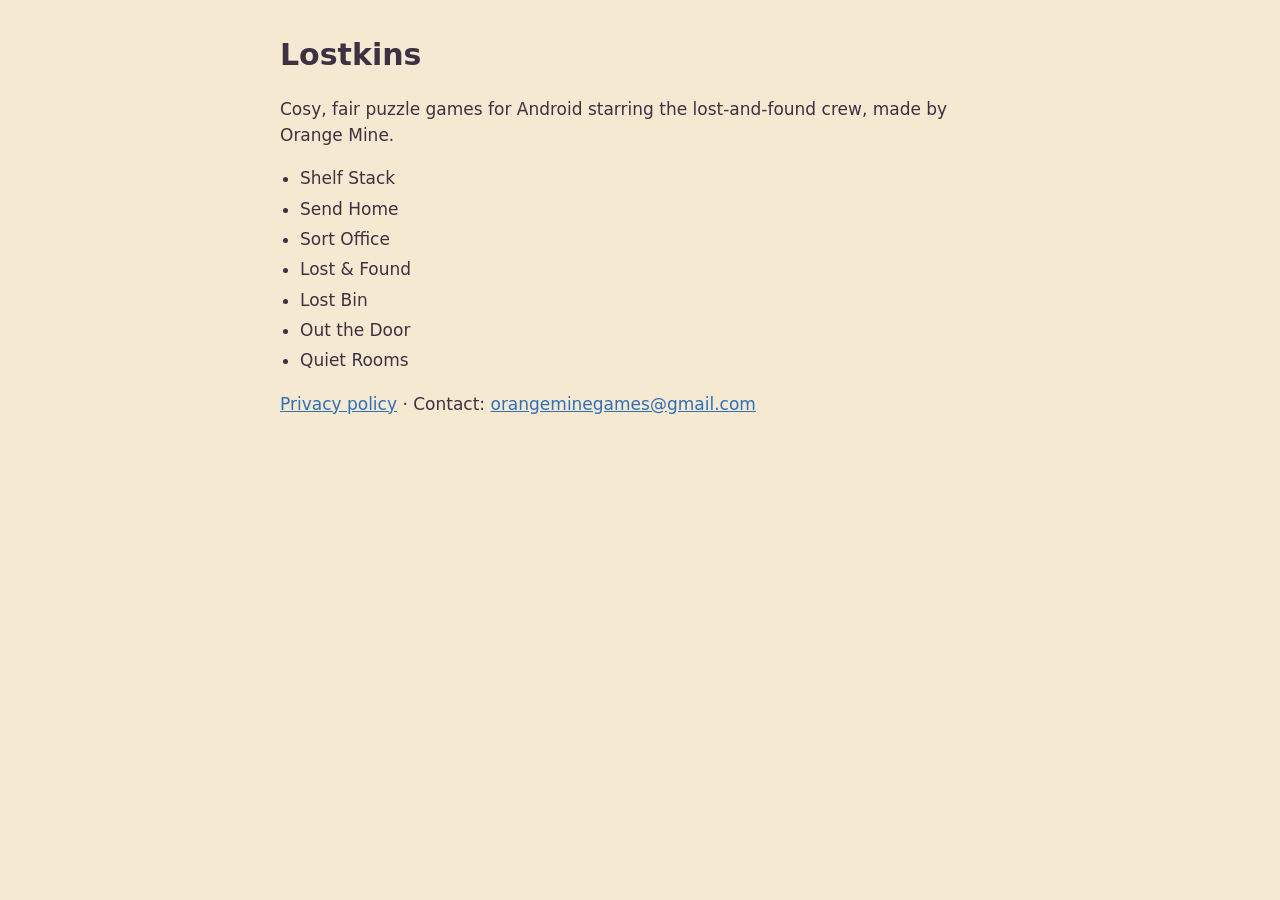
==== index.html @ c877b520 "Add files via upload" ====
<!doctype html>
<html lang="en"><head><meta charset="utf-8"><meta name="viewport" content="width=device-width, initial-scale=1">
<title>Lostkins</title>
<style>body{margin:0;background:#f6e9d2;color:#3d3142;font:17px/1.55 system-ui,-apple-system,"Segoe UI",Roboto,sans-serif}
main{max-width:720px;margin:0 auto;padding:32px 20px 60px}h1{font-size:30px;margin:0 0 8px}h2{font-size:20px;margin:28px 0 6px}a{color:#2f6fb7}
li{margin:4px 0}.games{padding-left:20px}</style></head>
<body><main><h1>Lostkins</h1><p>Cosy, fair puzzle games for Android starring the lost-and-found crew, made by Orange Mine.</p>
<ul class="games"><li>Shelf Stack</li><li>Send Home</li><li>Sort Office</li><li>Lost &amp; Found</li><li>Lost Bin</li><li>Out the Door</li><li>Quiet Rooms</li></ul>
<p><a href="privacy.html">Privacy policy</a> · Contact: <a href="mailto:orangeminegames@gmail.com">orangeminegames@gmail.com</a></p></main></body></html>
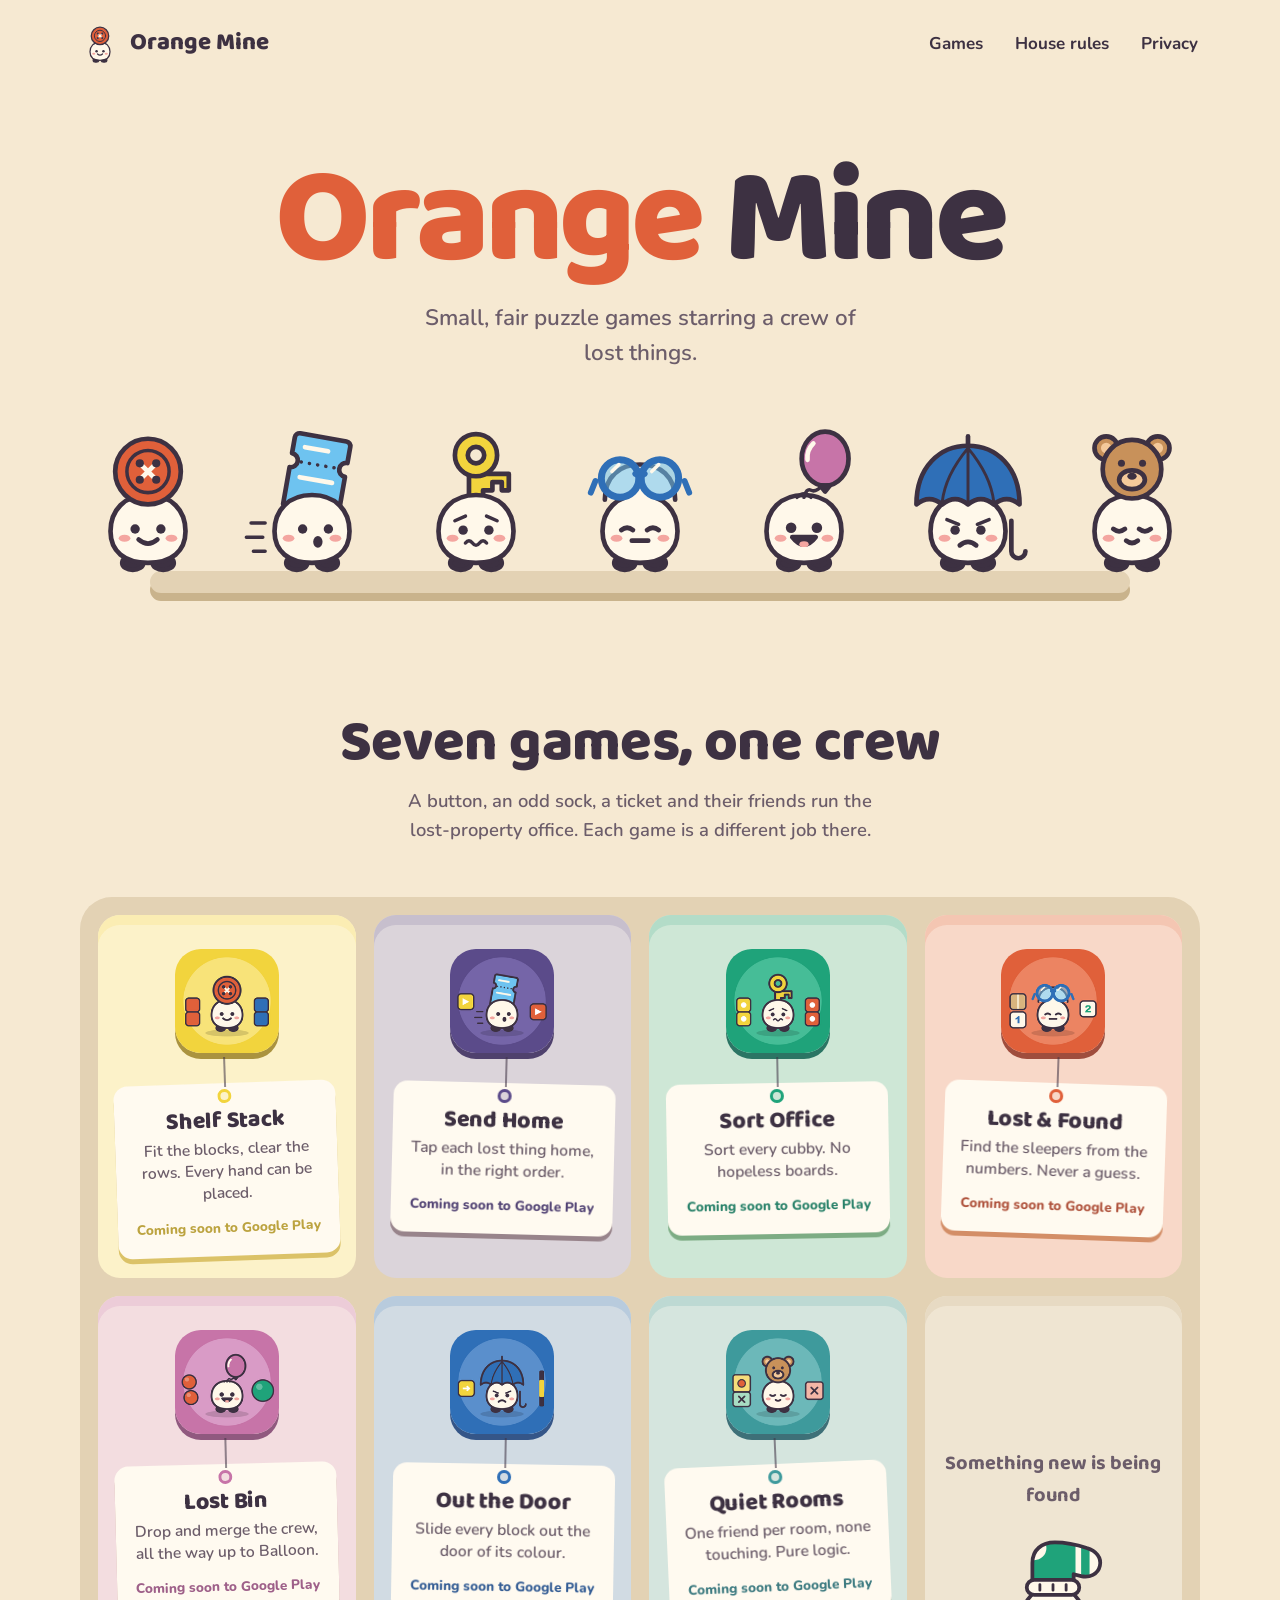
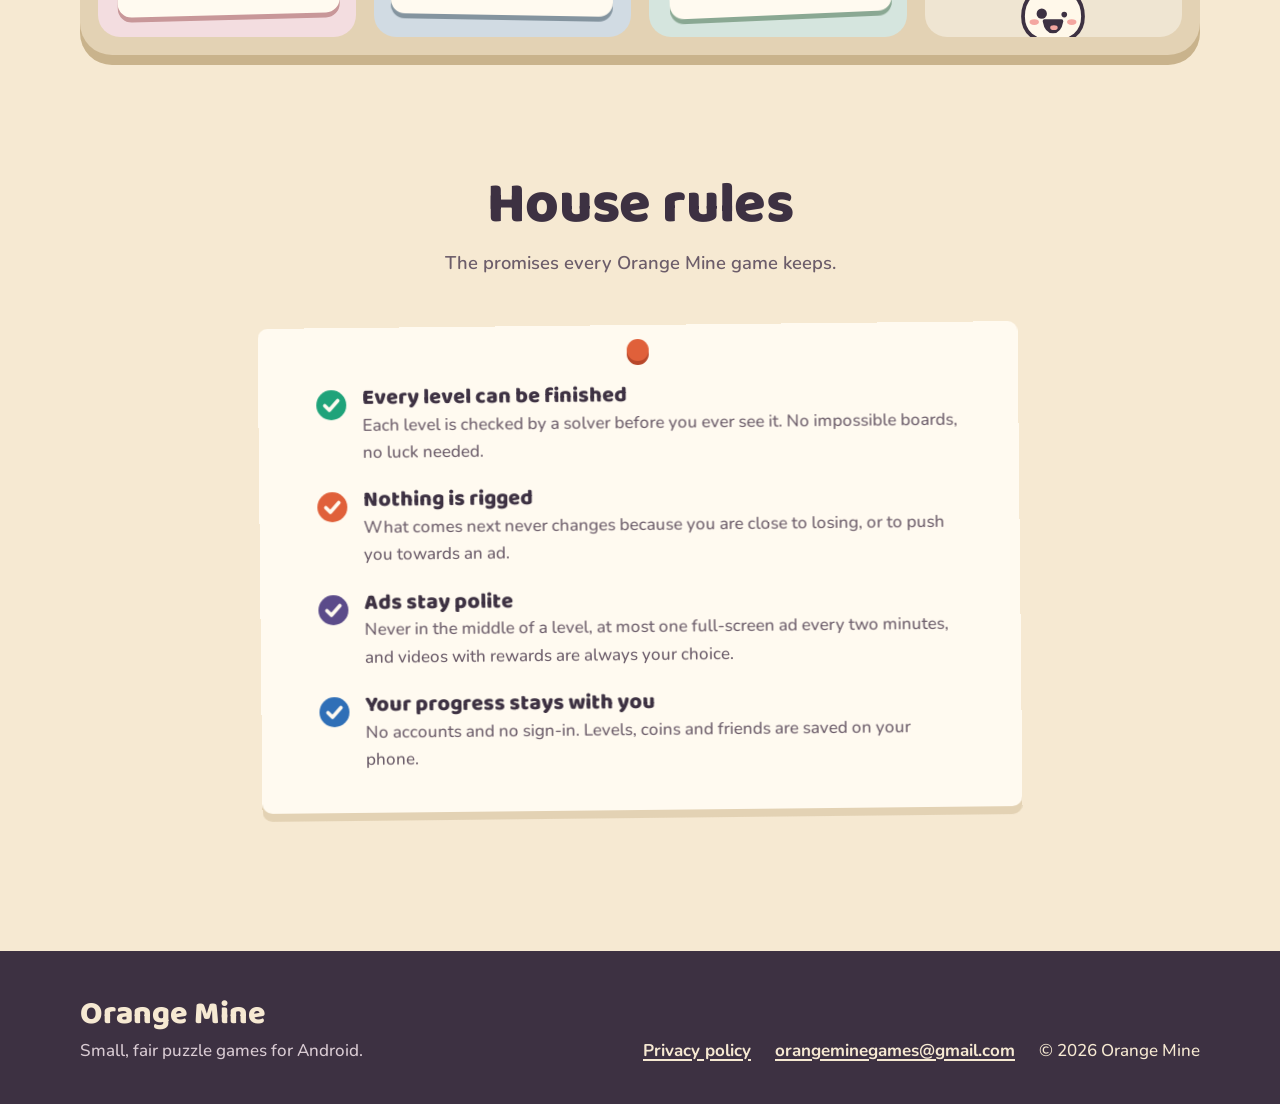
==== commit eb84d569: "Add files via upload" ====
--- a/index.html
+++ b/index.html
@@ -1,9 +1,133 @@
 <!doctype html>
-<html lang="en"><head><meta charset="utf-8"><meta name="viewport" content="width=device-width, initial-scale=1">
-<title>Lostkins</title>
-<style>body{margin:0;background:#f6e9d2;color:#3d3142;font:17px/1.55 system-ui,-apple-system,"Segoe UI",Roboto,sans-serif}
-main{max-width:720px;margin:0 auto;padding:32px 20px 60px}h1{font-size:30px;margin:0 0 8px}h2{font-size:20px;margin:28px 0 6px}a{color:#2f6fb7}
-li{margin:4px 0}.games{padding-left:20px}</style></head>
-<body><main><h1>Lostkins</h1><p>Cosy, fair puzzle games for Android starring the lost-and-found crew, made by Orange Mine.</p>
-<ul class="games"><li>Shelf Stack</li><li>Send Home</li><li>Sort Office</li><li>Lost &amp; Found</li><li>Lost Bin</li><li>Out the Door</li><li>Quiet Rooms</li></ul>
-<p><a href="privacy.html">Privacy policy</a> · Contact: <a href="mailto:orangeminegames@gmail.com">orangeminegames@gmail.com</a></p></main></body></html>
+<html lang="en">
+<head>
+<meta charset="utf-8">
+<meta name="viewport" content="width=device-width, initial-scale=1">
+<title>Orange Mine: small, fair puzzle games</title>
+<meta name="description" content="Orange Mine makes cosy puzzle games for Android starring a crew of lost things. Every level can be solved, and nothing is rigged.">
+<meta name="theme-color" content="#f6e9d2">
+<link rel="icon" href="img/crew/button.svg" type="image/svg+xml">
+<link rel="preload" href="fonts/baloo2-latin.woff2" as="font" type="font/woff2" crossorigin>
+<link rel="stylesheet" href="styles.css">
+</head>
+<body>
+<a class="skip" href="#main">Skip to content</a>
+<header class="wrap bar">
+  <a class="mark" href="index.html"><img src="img/crew/button.svg" alt="" width="40" height="40">Orange Mine</a>
+  <nav aria-label="Main">
+    <a href="index.html#games">Games</a>
+    <a class="hide-sm" href="index.html#rules">House rules</a>
+    <a href="privacy.html">Privacy</a>
+  </nav>
+</header>
+<main id="main">
+<section class="wrap hero">
+  <h1><span class="o">Orange</span> Mine</h1>
+  <p>Small, fair puzzle games starring a crew of lost things.</p>
+  <div class="crew" aria-hidden="true">
+    <img src="img/crew/button.svg" alt="" width="150" height="150" style="--i:0">
+    <img src="img/crew/ticket.svg" alt="" width="150" height="150" style="--i:1">
+    <img src="img/crew/key.svg" alt="" width="150" height="150" style="--i:2">
+    <img src="img/crew/specs.svg" alt="" width="150" height="150" style="--i:3">
+    <img src="img/crew/balloon.svg" alt="" width="150" height="150" style="--i:4">
+    <img src="img/crew/umbrella.svg" alt="" width="150" height="150" style="--i:5">
+    <img src="img/crew/teddy.svg" alt="" width="150" height="150" style="--i:6">
+  </div>
+  <div class="ledge" aria-hidden="true"></div>
+</section>
+
+<section class="wrap section" id="games">
+  <h2>Seven games, one crew</h2>
+  <p class="lead">A button, an odd sock, a ticket and their friends run the lost-property office. Each game is a different job there.</p>
+  <ul class="rack">
+    <li class="cubby" style="--c:#F2D43D;--tilt:-2deg">
+      <img class="icon" src="img/games/shelfstack.png" alt="" width="104" height="104" loading="lazy">
+      <div class="tag">
+        <h3>Shelf Stack</h3>
+        <p>Fit the blocks, clear the rows. Every hand can be placed.</p>
+        <span class="soon">Coming soon to Google Play</span>
+      </div>
+    </li>
+    <li class="cubby" style="--c:#5B4B8A;--tilt:1.5deg">
+      <img class="icon" src="img/games/sendhome.png" alt="" width="104" height="104" loading="lazy">
+      <div class="tag">
+        <h3>Send Home</h3>
+        <p>Tap each lost thing home, in the right order.</p>
+        <span class="soon">Coming soon to Google Play</span>
+      </div>
+    </li>
+    <li class="cubby" style="--c:#1FA37A;--tilt:-1deg">
+      <img class="icon" src="img/games/sortoffice.png" alt="" width="104" height="104" loading="lazy">
+      <div class="tag">
+        <h3>Sort Office</h3>
+        <p>Sort every cubby. No hopeless boards.</p>
+        <span class="soon">Coming soon to Google Play</span>
+      </div>
+    </li>
+    <li class="cubby" style="--c:#E0603A;--tilt:2deg">
+      <img class="icon" src="img/games/lostfound.png" alt="" width="104" height="104" loading="lazy">
+      <div class="tag">
+        <h3>Lost &amp; Found</h3>
+        <p>Find the sleepers from the numbers. Never a guess.</p>
+        <span class="soon">Coming soon to Google Play</span>
+      </div>
+    </li>
+    <li class="cubby" style="--c:#C774A8;--tilt:-1.5deg">
+      <img class="icon" src="img/games/lostbin.png" alt="" width="104" height="104" loading="lazy">
+      <div class="tag">
+        <h3>Lost Bin</h3>
+        <p>Drop and merge the crew, all the way up to Balloon.</p>
+        <span class="soon">Coming soon to Google Play</span>
+      </div>
+    </li>
+    <li class="cubby" style="--c:#2F6FB7;--tilt:1deg">
+      <img class="icon" src="img/games/outthedoor.png" alt="" width="104" height="104" loading="lazy">
+      <div class="tag">
+        <h3>Out the Door</h3>
+        <p>Slide every block out the door of its colour.</p>
+        <span class="soon">Coming soon to Google Play</span>
+      </div>
+    </li>
+    <li class="cubby" style="--c:#3E9A9C;--tilt:-2.5deg">
+      <img class="icon" src="img/games/quietrooms.png" alt="" width="104" height="104" loading="lazy">
+      <div class="tag">
+        <h3>Quiet Rooms</h3>
+        <p>One friend per room, none touching. Pure logic.</p>
+        <span class="soon">Coming soon to Google Play</span>
+      </div>
+    </li>
+    <li class="cubby next">
+      <p>Something new is being found</p>
+      <img src="img/crew/sock.svg" alt="" width="120" height="120" loading="lazy">
+    </li>
+  </ul>
+</section>
+
+<section class="wrap section" id="rules">
+  <h2>House rules</h2>
+  <p class="lead">The promises every Orange Mine game keeps.</p>
+  <div class="notice">
+    <ul>
+      <li><svg viewBox="0 0 34 34" aria-hidden="true"><circle cx="17" cy="17" r="15" fill="#1FA37A"/><path d="M10.5 17.5l4.5 4.5 8.5-9.5" fill="none" stroke="#fffaf0" stroke-width="3.6" stroke-linecap="round" stroke-linejoin="round"/></svg><div><strong>Every level can be finished</strong><span>Each level is checked by a solver before you ever see it. No impossible boards, no luck needed.</span></div></li>
+      <li><svg viewBox="0 0 34 34" aria-hidden="true"><circle cx="17" cy="17" r="15" fill="#E0603A"/><path d="M10.5 17.5l4.5 4.5 8.5-9.5" fill="none" stroke="#fffaf0" stroke-width="3.6" stroke-linecap="round" stroke-linejoin="round"/></svg><div><strong>Nothing is rigged</strong><span>What comes next never changes because you are close to losing, or to push you towards an ad.</span></div></li>
+      <li><svg viewBox="0 0 34 34" aria-hidden="true"><circle cx="17" cy="17" r="15" fill="#5B4B8A"/><path d="M10.5 17.5l4.5 4.5 8.5-9.5" fill="none" stroke="#fffaf0" stroke-width="3.6" stroke-linecap="round" stroke-linejoin="round"/></svg><div><strong>Ads stay polite</strong><span>Never in the middle of a level, at most one full-screen ad every two minutes, and videos with rewards are always your choice.</span></div></li>
+      <li><svg viewBox="0 0 34 34" aria-hidden="true"><circle cx="17" cy="17" r="15" fill="#2F6FB7"/><path d="M10.5 17.5l4.5 4.5 8.5-9.5" fill="none" stroke="#fffaf0" stroke-width="3.6" stroke-linecap="round" stroke-linejoin="round"/></svg><div><strong>Your progress stays with you</strong><span>No accounts and no sign-in. Levels, coins and friends are saved on your phone.</span></div></li>
+    </ul>
+  </div>
+</section>
+</main>
+<footer class="foot">
+  <div class="wrap">
+    <div>
+      <div class="name">Orange Mine</div>
+      <p>Small, fair puzzle games for Android.</p>
+    </div>
+    <nav aria-label="Footer">
+      <a href="privacy.html">Privacy policy</a>
+      <a href="mailto:orangeminegames@gmail.com">orangeminegames@gmail.com</a>
+      <span>© 2026 Orange Mine</span>
+    </nav>
+  </div>
+</footer>
+</body>
+</html>
--- a/styles.css
+++ b/styles.css
@@ -0,0 +1,487 @@
+/* Orange Mine site. Brand tokens from brand/BRAND_BIBLE.md: cream world, plum ink, chunky rounded shapes,
+   a solid bottom "lip" instead of blurred shadows, flat fills. */
+@font-face {
+  font-family: 'Baloo 2';
+  src: url('fonts/baloo2-latin.woff2') format('woff2');
+  font-weight: 700 800;
+  font-display: swap;
+}
+@font-face {
+  font-family: 'Nunito';
+  src: url('fonts/nunito-latin.woff2') format('woff2');
+  font-weight: 500 800;
+  font-display: swap;
+}
+
+:root {
+  --cream: #f6e9d2;
+  --paper: #fffaf0;
+  --wood: #e3d2b4;
+  --wood-lip: #c9b38c;
+  --ink: #3d3142;
+  --ink-soft: #6c5d6a;
+  --plum: #5b4b8a;
+  --orange: #e0603a;
+  --orange-deep: #b8472a;
+  --display: 'Baloo 2', 'Nunito', system-ui, sans-serif;
+  --body: 'Nunito', system-ui, -apple-system, 'Segoe UI', Roboto, sans-serif;
+  --gutter: clamp(16px, 4vw, 40px);
+  --radius: 22px;
+  color-scheme: light;
+}
+
+*,
+*::before,
+*::after {
+  box-sizing: border-box;
+}
+html {
+  scrollbar-color: var(--wood-lip) var(--cream);
+  -webkit-text-size-adjust: 100%;
+}
+body {
+  margin: 0;
+  background: var(--cream);
+  color: var(--ink);
+  font: 500 1.0625rem/1.6 var(--body);
+  caret-color: var(--orange);
+}
+::selection {
+  background: #f3b49f;
+  color: var(--ink);
+}
+a {
+  color: var(--plum);
+  text-decoration-thickness: 2px;
+  text-underline-offset: 0.2em;
+}
+a:hover {
+  color: var(--orange-deep);
+}
+:focus-visible {
+  outline: 3px solid var(--plum);
+  outline-offset: 3px;
+  border-radius: 8px;
+}
+img,
+svg {
+  display: block;
+  max-width: 100%;
+}
+h1,
+h2,
+h3 {
+  font-family: var(--display);
+  font-weight: 800;
+  line-height: 1.05;
+  letter-spacing: -0.01em;
+  text-wrap: balance;
+  margin: 0;
+}
+.wrap {
+  width: min(1120px, 100% - 2 * var(--gutter));
+  margin-inline: auto;
+}
+.skip {
+  position: absolute;
+  left: -999px;
+}
+.skip:focus {
+  left: var(--gutter);
+  top: 12px;
+  background: var(--paper);
+  padding: 8px 14px;
+  z-index: 10;
+}
+
+/* ---------- top bar ---------- */
+.bar {
+  display: flex;
+  align-items: center;
+  justify-content: space-between;
+  gap: 16px;
+  padding-block: 22px;
+}
+.bar .mark {
+  font-family: var(--display);
+  font-weight: 800;
+  font-size: 1.5rem;
+  color: var(--ink);
+  text-decoration: none;
+  display: flex;
+  align-items: center;
+  gap: 10px;
+}
+.bar .mark img {
+  width: 40px;
+  height: 40px;
+}
+.bar nav {
+  display: flex;
+  gap: clamp(14px, 3vw, 28px);
+  font-weight: 700;
+}
+.bar nav a {
+  color: var(--ink);
+  text-decoration: none;
+  padding: 8px 2px;
+}
+.bar nav a:hover {
+  color: var(--orange-deep);
+  text-decoration: underline;
+}
+
+/* ---------- hero: the name, one line, and the crew on a shelf ---------- */
+.hero {
+  padding-block: clamp(24px, 6vw, 72px) 0;
+  text-align: center;
+}
+.hero h1 {
+  font-size: clamp(3.4rem, 13vw, 8.5rem);
+  letter-spacing: -0.035em;
+  line-height: 0.9;
+}
+.hero h1 .o {
+  color: var(--orange);
+}
+.hero p {
+  font-size: clamp(1.15rem, 2.4vw, 1.4rem);
+  color: var(--ink-soft);
+  max-width: 34ch;
+  margin: 18px auto 0;
+  font-weight: 600;
+}
+.crew {
+  display: flex;
+  justify-content: center;
+  align-items: flex-end;
+  gap: clamp(2px, 1.2vw, 14px);
+  margin: clamp(28px, 6vw, 56px) auto 0;
+  padding-inline: 12px;
+  max-width: 1080px;
+}
+.crew img {
+  width: clamp(44px, 12vw, 150px);
+  height: auto;
+  transform-origin: 50% 100%;
+}
+.ledge {
+  height: 22px;
+  max-width: 980px;
+  margin: -6px auto 0;
+  background: var(--wood);
+  border-radius: 12px;
+  box-shadow: 0 8px 0 var(--wood-lip);
+}
+@media (prefers-reduced-motion: no-preference) {
+  .crew img {
+    animation: land 0.7s cubic-bezier(0.16, 1, 0.3, 1) both;
+    animation-delay: calc(var(--i) * 90ms + 200ms);
+  }
+  @keyframes land {
+    0% {
+      transform: translateY(-120px);
+      opacity: 0;
+    }
+    55% {
+      transform: translateY(0) scale(1.12, 0.86);
+      opacity: 1;
+    }
+    75% {
+      transform: translateY(-6px) scale(0.97, 1.04);
+    }
+    100% {
+      transform: none;
+    }
+  }
+}
+
+/* ---------- the shelf of games ---------- */
+.section {
+  padding-block: clamp(64px, 10vw, 120px) 0;
+}
+.section > h2 {
+  font-size: clamp(2.2rem, 5.5vw, 3.6rem);
+  text-align: center;
+}
+.section > .lead {
+  text-align: center;
+  color: var(--ink-soft);
+  font-size: 1.15rem;
+  max-width: 46ch;
+  margin: 12px auto 0;
+  font-weight: 600;
+}
+.rack {
+  list-style: none;
+  margin: clamp(32px, 5vw, 52px) 0 0;
+  padding: clamp(10px, 1.6vw, 18px);
+  display: grid;
+  grid-template-columns: repeat(4, 1fr);
+  gap: clamp(10px, 1.6vw, 18px);
+  background: var(--wood);
+  border-radius: calc(var(--radius) + 10px);
+  box-shadow: 0 10px 0 var(--wood-lip);
+}
+.cubby {
+  position: relative;
+  min-height: 300px;
+  border-radius: var(--radius);
+  background: color-mix(in srgb, var(--c) 22%, var(--paper));
+  box-shadow: inset 0 10px 0 color-mix(in srgb, var(--c) 34%, var(--paper));
+  padding: 34px 18px 22px;
+  display: flex;
+  flex-direction: column;
+  align-items: center;
+}
+.cubby .icon {
+  width: 104px;
+  height: 104px;
+  border-radius: 26px;
+  box-shadow: 0 6px 0 color-mix(in srgb, var(--c) 60%, var(--ink));
+}
+/* the luggage tag hanging under the icon */
+.tag {
+  position: relative;
+  margin-top: 30px;
+  width: 100%;
+  background: var(--paper);
+  border-radius: 14px;
+  padding: 22px 16px 16px;
+  text-align: center;
+  rotate: var(--tilt, -2deg);
+  box-shadow: 0 5px 0 color-mix(in srgb, var(--c) 45%, var(--wood-lip));
+}
+.tag::before {
+  /* the string */
+  content: '';
+  position: absolute;
+  left: 50%;
+  top: -26px;
+  width: 2px;
+  height: 30px;
+  background: var(--ink);
+  opacity: 0.55;
+}
+.tag::after {
+  /* the eyelet */
+  content: '';
+  position: absolute;
+  left: calc(50% - 7px);
+  top: 6px;
+  width: 14px;
+  height: 14px;
+  border-radius: 50%;
+  background: color-mix(in srgb, var(--c) 22%, var(--paper));
+  box-shadow: inset 0 0 0 3px var(--c);
+}
+.tag h3 {
+  font-size: 1.45rem;
+  margin-top: 4px;
+}
+.tag p {
+  margin: 6px 0 0;
+  font-size: 0.98rem;
+  line-height: 1.4;
+  color: var(--ink-soft);
+  font-weight: 600;
+}
+.tag .soon {
+  display: inline-block;
+  margin-top: 12px;
+  font-size: 0.85rem;
+  font-weight: 800;
+  color: color-mix(in srgb, var(--c) 70%, var(--ink));
+}
+.cubby.next {
+  background: color-mix(in srgb, var(--wood-lip) 30%, var(--paper));
+  box-shadow: inset 0 10px 0 color-mix(in srgb, var(--wood-lip) 45%, var(--paper));
+  justify-content: flex-end;
+  overflow: hidden;
+}
+.cubby.next img {
+  width: 120px;
+  margin-bottom: -38px;
+}
+.cubby.next p {
+  font-family: var(--display);
+  font-weight: 700;
+  font-size: 1.25rem;
+  text-align: center;
+  margin: 0 0 18px;
+  order: -1;
+  margin-block: auto 22px;
+  color: var(--ink-soft);
+}
+
+/* ---------- house rules: a notice pinned to the office wall ---------- */
+.notice {
+  position: relative;
+  max-width: 760px;
+  margin: clamp(32px, 5vw, 48px) auto 0;
+  background: var(--paper);
+  border-radius: 10px;
+  padding: 58px clamp(22px, 5vw, 56px) clamp(28px, 4vw, 40px);
+  rotate: -0.6deg;
+  box-shadow: 0 8px 0 var(--wood);
+}
+.notice::before {
+  content: '';
+  position: absolute;
+  top: 14px;
+  left: 50%;
+  translate: -50% 0;
+  width: 22px;
+  height: 22px;
+  border-radius: 50%;
+  background: var(--orange);
+  box-shadow: 0 4px 0 var(--orange-deep);
+}
+.notice ul {
+  list-style: none;
+  margin: 0;
+  padding: 0;
+  display: grid;
+  gap: 22px;
+}
+.notice li {
+  display: grid;
+  grid-template-columns: 34px 1fr;
+  gap: 14px;
+  align-items: start;
+}
+.notice li svg {
+  width: 34px;
+  height: 34px;
+  margin-top: 2px;
+}
+.notice strong {
+  display: block;
+  font-family: var(--display);
+  font-weight: 800;
+  font-size: 1.35rem;
+  line-height: 1.2;
+}
+.notice span {
+  color: var(--ink-soft);
+}
+
+/* ---------- footer ---------- */
+.foot {
+  margin-top: clamp(80px, 12vw, 140px);
+  background: var(--ink);
+  color: var(--cream);
+  padding-block: 48px 40px;
+}
+.foot .wrap {
+  display: flex;
+  flex-wrap: wrap;
+  gap: 18px 40px;
+  justify-content: space-between;
+  align-items: flex-end;
+}
+.foot .name {
+  font-family: var(--display);
+  font-weight: 800;
+  font-size: 2rem;
+  line-height: 1;
+}
+.foot p {
+  margin: 6px 0 0;
+  color: #d9cbd3;
+}
+.foot a {
+  color: var(--cream);
+  font-weight: 700;
+}
+.foot a:hover {
+  color: #f3b49f;
+}
+.foot :focus-visible {
+  outline-color: #f3b49f;
+}
+.foot nav {
+  display: flex;
+  flex-wrap: wrap;
+  gap: 10px 24px;
+}
+
+/* ---------- privacy page ---------- */
+.doc {
+  max-width: 760px;
+  margin: clamp(16px, 4vw, 40px) auto 0;
+  background: var(--paper);
+  border-radius: var(--radius);
+  padding: clamp(28px, 6vw, 64px);
+  box-shadow: 0 8px 0 var(--wood);
+}
+.doc h1 {
+  font-size: clamp(2.4rem, 6vw, 3.4rem);
+}
+.doc .meta {
+  color: var(--ink-soft);
+  margin: 8px 0 28px;
+  font-weight: 600;
+}
+.doc h2 {
+  font-size: 1.5rem;
+  margin: 36px 0 8px;
+}
+.doc p,
+.doc ul {
+  max-width: 68ch;
+  margin: 0 0 14px;
+}
+.doc ul {
+  padding-left: 1.2em;
+}
+.doc li {
+  margin: 4px 0;
+}
+.doc li::marker {
+  color: var(--orange);
+}
+.doc a {
+  overflow-wrap: anywhere;
+}
+
+/* ---------- smaller screens ---------- */
+@media (max-width: 920px) {
+  .rack {
+    grid-template-columns: repeat(2, 1fr);
+  }
+}
+@media (max-width: 560px) {
+  .bar nav a.hide-sm {
+    display: none;
+  }
+  .rack {
+    gap: 10px;
+    padding: 10px;
+  }
+  .cubby {
+    min-height: 0;
+    padding: 24px 10px 16px;
+  }
+  .cubby .icon {
+    width: 76px;
+    height: 76px;
+    border-radius: 20px;
+  }
+  .tag {
+    margin-top: 24px;
+    padding: 20px 8px 12px;
+  }
+  .tag h3 {
+    font-size: 1.15rem;
+  }
+  .tag p {
+    font-size: 0.88rem;
+  }
+  .cubby.next img {
+    width: 92px;
+  }
+  .cubby.next p {
+    font-size: 1.05rem;
+  }
+}
